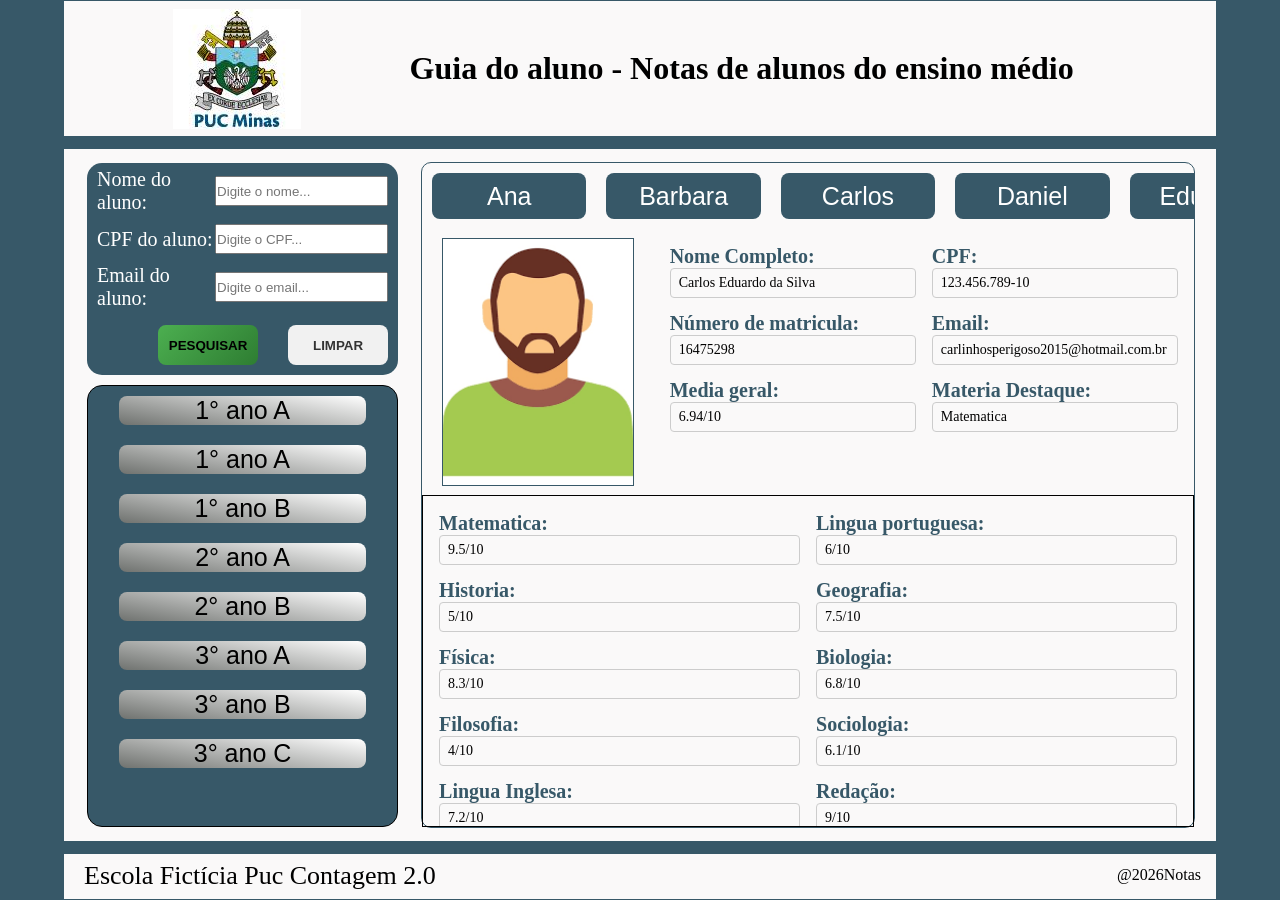
==== public/index.html @ 25d420be "Add files via upload" ====
<!DOCTYPE html>
<html lang="en">
<head>
    <meta charset="UTF-8">
    <meta name="viewport" content="width=device-width, initial-scale=1.0">
    <title>Document</title>
    <link rel="stylesheet" href="style.css">
</head>
<body>
    <header>
        <div class="img_cabecalho">
            <img src="[data-uri]" alt="Escudo da Puc Minas">
        </div>
        <div class="titulo_cabecalho">
            <h1>Guia do aluno - Notas de alunos do ensino médio</h1>
        </div>
    </header>
    <main>
        <nav>
            <div id="form_pesquisa">
                <form action="#" method="get">
                    
                    <div class="caixinhas_input">
                    <label for="nome_aluno">Nome do aluno:</label>
                    <input type="search" id="nome_aluno" name="nome_aluno" placeholder="Digite o nome...">
                    </div>

                    <div class="caixinhas_input">
                    <label for="cpf">CPF do aluno:</label>
                    <input type="search" id="cpf" name="cpf_aluno" placeholder="Digite o CPF...">
                    </div>
                    
                    <div class="caixinhas_input">
                    <label for="cpf">Email do aluno:</label>
                    <input type="search" id="email" name="email_aluno" placeholder="Digite o email...">
                    </div>

                    <div class="botoes">
                        <button type="submit" id="botao_pesquisar">PESQUISAR</button>
                        <button type="reset" id="botao_limpar">LIMPAR</button>
                    </div>
                </form>
            </div>
            <div id="select_ano">
                <div class="botoes_turmas">
                    <button>1° ano A</button>
                </div>
                <div class="botoes_turmas">
                    <button>1° ano A</button>
                </div>
                <div class="botoes_turmas">
                    <button>1° ano B</button>
                </div>
                <div class="botoes_turmas">
                    <button>2° ano A</button>
                </div>
                <div class="botoes_turmas">
                    <button>2° ano B</button>
                </div>
                <div class="botoes_turmas">
                    <button>3° ano A</button>
                </div>
                <div class="botoes_turmas">
                    <button>3° ano B</button>
                </div>
                <div class="botoes_turmas">
                    <button>3° ano C</button>
                </div>
            </div>
        </nav>
        <section>
            <div id="nomes_alunos">
                <button>Ana</button>
                <button>Barbara</button>
                <button>Carlos</button>
                <button>Daniel</button>
                <button>Eduarda</button>
                <button>Fabricio</button>
                <button>Gloria</button>
                <button>Henrick</button>
                <button>Iara</button>
                <button>Julia</button>
            </div>
            <div id="informacoes_alunos">
                <div class="espaco_foto">
                    <img src="foto_de_homem_generica.png" alt="">
                </div>
                <div class="espaco_informacoes">
                    <div class="linha_informacao">
                        <div class="conteiner_informacao">
                            <label>Nome Completo:</label>
                            <span class="informacao">Carlos Eduardo da Silva</span>
                        </div>
                        <div class="conteiner_informacao">
                            <label>CPF:</label>
                            <span class="informacao">123.456.789-10</span>
                        </div>
                    </div>
                    <div class="linha_informacao">
                        <div class="conteiner_informacao">
                            <label>Número de matricula:</label>
                            <span class="informacao">16475298</span>
                        </div>
                        <div class="conteiner_informacao">
                            <label>Email:</label>
                            <span class="informacao">carlinhosperigoso2015@hotmail.com.br</span>
                        </div>
                    </div>
                    <div class="linha_informacao">
                        <div class="conteiner_informacao">
                            <label>Media geral:</label>
                            <span class="informacao">6.94/10</span>
                        </div>
                        <div class="conteiner_informacao">
                            <label>Materia Destaque:</label>
                            <span class="informacao">Matematica</span>
                        </div>
                    </div>
                </div>
            </div>
            <div id="notas_alunos">
                <div class="linha_informacao">
                    <div class="conteiner_informacao">
                            <label>Matematica:</label>
                            <span class="informacao">9.5/10</span>
                        </div>
                        <div class="conteiner_informacao">
                            <label>Lingua portuguesa:</label>
                            <span class="informacao">6/10</span>
                        </div>
                    </div>
                <div class="linha_informacao">
                        <div class="conteiner_informacao">
                            <label>Historia:</label>
                            <span class="informacao">5/10</span>
                        </div>
                        <div class="conteiner_informacao">
                            <label>Geografia:</label>
                            <span class="informacao">7.5/10</span>
                        </div>
                </div>
                <div class="linha_informacao">
                    <div class="conteiner_informacao">
                            <label>Física:</label>
                            <span class="informacao">8.3/10</span>
                        </div>
                        <div class="conteiner_informacao">
                            <label>Biologia:</label>
                            <span class="informacao">6.8/10</span>
                        </div>
                    </div>
                <div class="linha_informacao">
                        <div class="conteiner_informacao">
                            <label>Filosofia:</label>
                            <span class="informacao">4/10</span>
                        </div>
                        <div class="conteiner_informacao">
                            <label>Sociologia:</label>
                            <span class="informacao">6.1/10</span>
                        </div>
                </div>
                <div class="linha_informacao">
                        <div class="conteiner_informacao">
                            <label>Lingua Inglesa:</label>
                            <span class="informacao">7.2/10</span>
                        </div>
                        <div class="conteiner_informacao">
                            <label>Redação:</label>
                            <span class="informacao">9/10</span>
                        </div>
                </div>
            </div>
        </section>
    </main>
    <footer>
        <div class="texto_rodape">
            <p>Escola Fictícia Puc Contagem 2.0</p>
        </div>
        <div class="direito_rodape">
            <p id="copyright">@2026Notas</p>
        </div>
    </footer>
</body>
</html>
---- public/style.css ----
*{
    padding: 0;
    margin: 0;
}

:root{
    --cor-principal:rgb(55, 88, 104); 
}

body {
    height: 100vh;
    width: 100%;
    display: flex;
    background-color: var(--cor-principal);
    flex-direction: column;
    justify-content: space-between;
    gap: 10px;
}

header, main, nav, section, footer{
    background-color: rgb(250, 249, 249);
}

header{
    min-height: 15%;
    width: 90%;
    margin: auto;
    display: flex;
}

main{
    min-height: 70%;
    width: 90%;
    margin: auto;
    display: flex;
    align-items: center;
}

footer{
    min-height: 5%;
    width: 90%;
    margin: auto;
    display: flex;
}


/* Cabeçalho */

.img_cabecalho{
    width: 30%;
    height: 100%;
    display: flex;
    align-items: center;
    justify-content: center;
}

.titulo_cabecalho{
    width: 70%;
    height: 100%;
    display: flex;
    text-align: left;
    align-items: center;
}

/* Conteúdo Principal */

nav{
    margin: 2% 1% 2% 2%;
    height: 96%;
    width: 27%;
    border-radius: 10px;
    display: flex;
    flex-direction: column;
}

section{
    border: 1px solid var(--cor-principal);
    margin: 2% 2% 2% 1%;
    height: 96%;
    width: 67%;
    border-radius: 10px;
    display: flex;
    flex-direction: column;
}


/* Rodapé */

.texto_rodape{
    width: 50%;
    height: 100%;
    display: flex;
    align-items: center;
    justify-content: left;
    padding-left: 20px;
}

.texto_rodape p{
    font-size: 26px;
}

.direito_rodape{
    width: 50%;
    height: 100%;
    display: flex;
    position: relative;
}

#copyright{
    position: absolute;
    bottom: 15px;
    right: 15px;
}

/* Espaço de pesquisa (nav - pesquisa) */

#form_pesquisa{
    min-height: 30%;
    background-color: var(--cor-principal);
    border-radius: 15px;
    color: white;
    display: flex;
    flex-direction: column;
}

#form_pesquisa form{
    width: 100%;
    height: 100%;
    font-size: 20px;
    display: flex;
    flex-direction: column;
}

.caixinhas_input label{
    width: 150px;
}

.caixinhas_input input{
    flex: 1;    
    height: 30px;
}

.caixinhas_input{
    display: flex;
    align-items: center;
    justify-content: space-between;
    padding: 5px 10px;
}

#form_pesquisa button{
    height: 40px;
    width: 100px;
    margin: 10px;
    cursor: pointer;
    font-weight: bold;
    transition: all 0.2s ease;
    border: none;
    border-radius: 8px;
}

#form_pesquisa button:active{
    transform: scale(0.95);
}
 
.botoes{
    display: flex;
    justify-content: flex-end; 
    gap: 10px;  
}

#botao_pesquisar{
    background:linear-gradient(135deg,#4CAF50, #2E7D32);
}

#botao_pesquisar:hover{
    background-color: #45A049;
    transform: scale(1.05);
}

#botao_limpar{
    background-color: #F1F1F1;
    color: #333;
    border: 1px solid #ccc;
}

#botao_limpar:hover{
    background-color: #ddd;
    transform: scale(1.05);
}

/* Espaço de pesquisa (nav - turmas) */

#select_ano{
    flex: 1;
    background-color: var(--cor-principal);
    border-radius: 15px;
    color: white;
    display: flex;
    flex-direction: column;
    border: 1px solid black;
    margin-top: 10px;
    overflow-y:auto;
    min-height: 0;
}

#select_ano::-webkit-scrollbar {
    width: 8px;
}

#select_ano::-webkit-scrollbar-thumb {
    background: #888;
    border-radius: 10px;
}

.botoes_turmas{
    display: flex;
}

.botoes_turmas button{
    width: 80%;
    margin: 10px auto;
    font-size: 25px;
    border-radius: 8px;
    border: none;
    background:linear-gradient(10deg,#6f726f, #ffffff);
}

.botoes_turmas button:hover{
    background-color: #ddd;
    transform: scale(1.05);
}

.botoes_turmas button:active{
    transform: scale(0.95);
}

/* Conteudo principal */

#nomes_alunos{
    height: 10%;
    overflow-x: auto;
    width:100%;
    min-width: 0;
    display: flex;
    flex-wrap: nowrap;
}

#nomes_alunos button{
    width: 20%;
    margin: 10px 10px;
    flex: 0 0 auto;
    color: white;
    font-size: 25px;
    border-radius: 8px;
    border: none;
    background:var(--cor-principal);
}

#nomes_alunos::-webkit-scrollbar {
    width: 8px;
    height: 8px;
}

#nomes_alunos::-webkit-scrollbar-thumb {
    background: var(--cor-principal);
    border-radius: 10px;
}

#nomes_alunos button:hover{
    background-color: rgb(48, 152, 205);
    transform: scale(1.05);
}

#nomes_alunos button:active{
    transform: scale(0.95);
}

#informacoes_alunos{

    height: 40%;
    display: flex;
}

.espaco_foto{
    width: 30%;
    height: 100%;
    overflow: hidden;
    padding: 10px;
    box-sizing: border-box;
    display: flex;
    align-items: center;   
    justify-content: center;
}

.espaco_foto img{
    width: 90%;
    height: 100%;
    border: 1px solid var(--cor-principal);
    display: block;
    object-fit: cover;
}

.espaco_informacoes{
    box-sizing: border-box;
    width: 70%;
    height: 100%;
    display: flex;
    flex-direction: column;
    gap: 14px;
    padding: 16px;
}

.linha_informacao{
    display: flex;
    gap: 16px
}

.conteiner_informacao{
    display: flex;
    flex-direction: column;
    flex: 1;
    gap: 4;
}

.espaco_informacoes label{
    color: var(--cor-principal);
    font-weight: bold;
    font-size: 20px;
}

.espaco_informacoes span {
  padding: 6px 8px;
  border: 1px solid #ccc;
  border-radius: 4px;
  font-size: 14px;
  width: 100%;
  box-sizing: border-box;
}

#notas_alunos{
    border: 1px solid black;
    height: 50%;
    display: flex;
    padding: 16px;
    flex-direction: column;
    gap: 14px;
    box-sizing: border-box;
    overflow: hidden;
    overflow-y: auto;
}

.conteiner_informacao label{
    color: var(--cor-principal);
    font-weight: bold;
    font-size: 20px;
}

.conteiner_informacao span {
  padding: 6px 8px;
  border: 1px solid #ccc;
  border-radius: 4px;
  font-size: 14px;
  width: 100%;
  box-sizing: border-box;
}

#notas_alunos::-webkit-scrollbar {
    width: 8px;
    height: 8px;
}

#notas_alunos::-webkit-scrollbar-thumb {
    background: var(--cor-principal);
    border-radius: 10px;
}
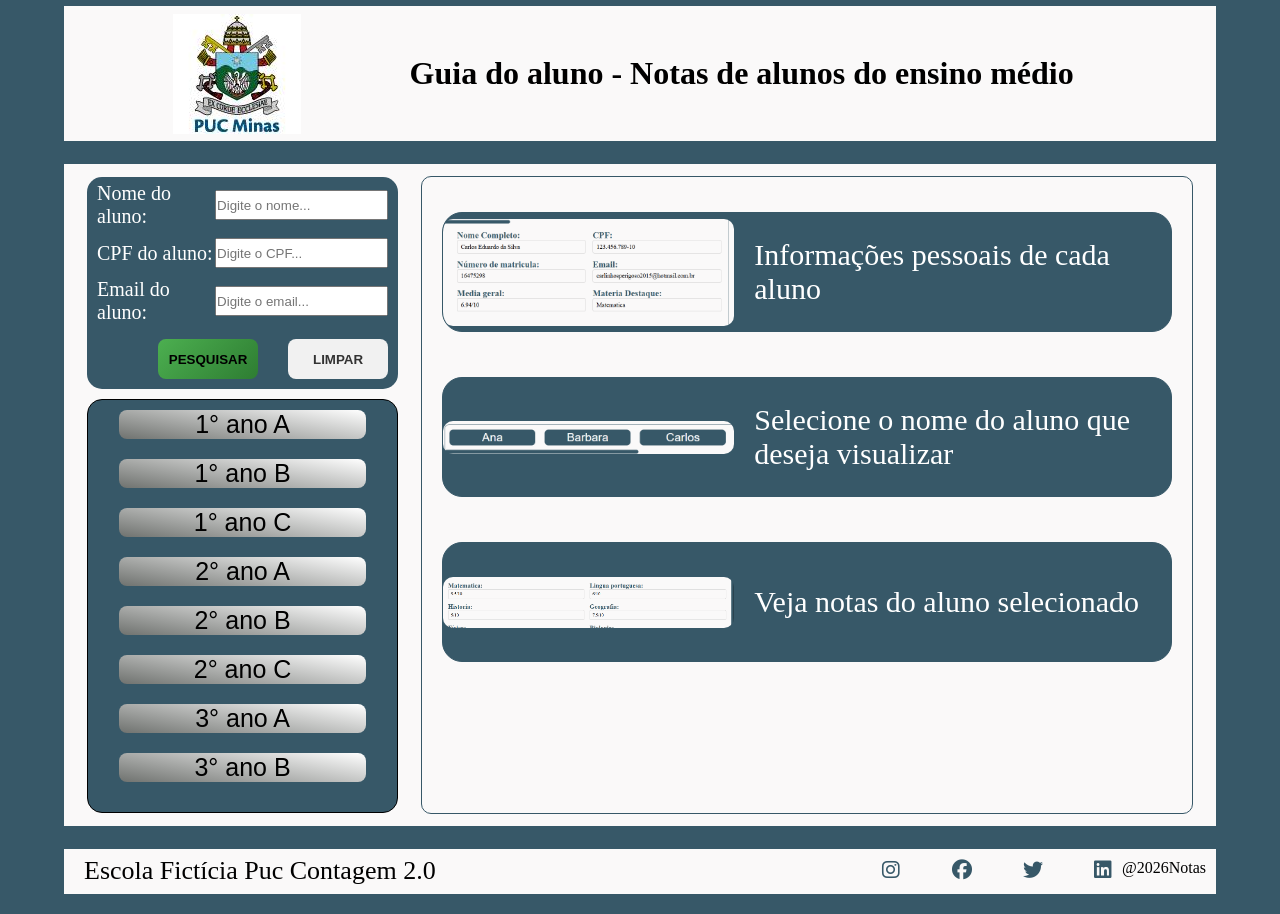
==== commit ab7b2465: "Adicionando arquivos necessarios" ====
--- a/public/index.html
+++ b/public/index.html
@@ -5,12 +5,13 @@
     <meta name="viewport" content="width=device-width, initial-scale=1.0">
     <title>Document</title>
     <link rel="stylesheet" href="style.css">
+    <!-- Icones de redes sociais --> <link rel="stylesheet" href="https://cdnjs.cloudflare.com/ajax/libs/font-awesome/6.5.0/css/all.min.css">
 </head>
 <body>
     <header>
         <div class="img_cabecalho">
             <img src="[data-uri]" alt="Escudo da Puc Minas">
-        </div>
+            </div>
         <div class="titulo_cabecalho">
             <h1>Guia do aluno - Notas de alunos do ensino médio</h1>
         </div>
@@ -27,12 +28,12 @@
 
                     <div class="caixinhas_input">
                     <label for="cpf">CPF do aluno:</label>
-                    <input type="search" id="cpf" name="cpf_aluno" placeholder="Digite o CPF...">
+                    <input type="search" id="cpf_input" name="cpf_aluno" placeholder="Digite o CPF...">
                     </div>
                     
                     <div class="caixinhas_input">
                     <label for="cpf">Email do aluno:</label>
-                    <input type="search" id="email" name="email_aluno" placeholder="Digite o email...">
+                    <input type="search" id="email_input" name="email_aluno" placeholder="Digite o email...">
                     </div>
 
                     <div class="botoes">
@@ -43,131 +44,158 @@
             </div>
             <div id="select_ano">
                 <div class="botoes_turmas">
-                    <button>1° ano A</button>
-                </div>
-                <div class="botoes_turmas">
-                    <button>1° ano A</button>
-                </div>
-                <div class="botoes_turmas">
-                    <button>1° ano B</button>
-                </div>
-                <div class="botoes_turmas">
-                    <button>2° ano A</button>
-                </div>
-                <div class="botoes_turmas">
-                    <button>2° ano B</button>
-                </div>
-                <div class="botoes_turmas">
-                    <button>3° ano A</button>
-                </div>
-                <div class="botoes_turmas">
-                    <button>3° ano B</button>
-                </div>
-                <div class="botoes_turmas">
-                    <button>3° ano C</button>
+                    <button onclick="carregarTurma('1A')">1° ano A</button>
+                </div>
+                <div class="botoes_turmas">
+                    <button onclick="carregarTurma('1B')">1° ano B</button>
+                </div>
+                <div class="botoes_turmas">
+                    <button onclick="carregarTurma('1C')">1° ano C</button>
+                </div>
+                <div class="botoes_turmas">
+                    <button onclick="carregarTurma('2A')">2° ano A</button>
+                </div>
+                <div class="botoes_turmas">
+                    <button onclick="carregarTurma('2B')">2° ano B</button>
+                </div>
+                <div class="botoes_turmas">
+                    <button onclick="carregarTurma('2C')">2° ano C</button>
+                </div>
+                <div class="botoes_turmas">
+                    <button onclick="carregarTurma('3A')">3° ano A</button>
+                </div>
+                <div class="botoes_turmas">
+                    <button onclick="carregarTurma('3B')">3° ano B</button>
                 </div>
             </div>
         </nav>
         <section>
+            <!--Conteudo ao abrir pagina-->
+            <div id="conteudo-inicial">
+                <div class="informacoes_site">
+                    <img src="imagens/representacao_informacoes.png">
+                    <p>Informações pessoais de cada aluno</p>
+                </div>
+
+                <div class="informacoes_site">
+                    <img src="imagens/representacao_nomes.png">
+                    <p>Selecione o nome do aluno que deseja visualizar</p>
+                </div>
+
+                <div class="informacoes_site">
+                    <img src="imagens/representacao_notas.png">
+                    <p>Veja notas do aluno selecionado</p>
+                </div>
+            </div>
+            <!-- Conteúdo ao selecionar turma -->
+
             <div id="nomes_alunos">
-                <button>Ana</button>
-                <button>Barbara</button>
-                <button>Carlos</button>
-                <button>Daniel</button>
-                <button>Eduarda</button>
-                <button>Fabricio</button>
-                <button>Gloria</button>
-                <button>Henrick</button>
-                <button>Iara</button>
-                <button>Julia</button>
-            </div>
+                <!-- Botões dos alunos serão inseridos via JS -->
+            </div>
+
             <div id="informacoes_alunos">
                 <div class="espaco_foto">
-                    <img src="foto_de_homem_generica.png" alt="">
-                </div>
+                    <img id="fotoAluno" src="imagens/foto_de_homem_generica.png" alt="">
+                </div>
+
                 <div class="espaco_informacoes">
                     <div class="linha_informacao">
                         <div class="conteiner_informacao">
                             <label>Nome Completo:</label>
-                            <span class="informacao">Carlos Eduardo da Silva</span>
-                        </div>
+                            <span id="nomeCompleto"></span>
+                        </div>
+
                         <div class="conteiner_informacao">
                             <label>CPF:</label>
-                            <span class="informacao">123.456.789-10</span>
-                        </div>
-                    </div>
+                            <span id="cpf"></span>
+                        </div>
+                    </div>
+
                     <div class="linha_informacao">
                         <div class="conteiner_informacao">
-                            <label>Número de matricula:</label>
-                            <span class="informacao">16475298</span>
-                        </div>
+                            <label>Número de matrícula:</label>
+                            <span id="matricula"></span>
+                        </div>
+
                         <div class="conteiner_informacao">
                             <label>Email:</label>
-                            <span class="informacao">carlinhosperigoso2015@hotmail.com.br</span>
-                        </div>
-                    </div>
+                            <span id="email"></span>
+                        </div>
+                    </div>
+
                     <div class="linha_informacao">
                         <div class="conteiner_informacao">
-                            <label>Media geral:</label>
-                            <span class="informacao">6.94/10</span>
-                        </div>
-                        <div class="conteiner_informacao">
-                            <label>Materia Destaque:</label>
-                            <span class="informacao">Matematica</span>
-                        </div>
-                    </div>
-                </div>
-            </div>
+                            <label>Média geral:</label>
+                            <span id="media"></span>
+                        </div>
+
+                        <div class="conteiner_informacao">
+                            <label>Matéria Destaque:</label>
+                            <span id="destaque"></span>
+                        </div>
+                    </div>
+                </div>
+            </div>
+
             <div id="notas_alunos">
                 <div class="linha_informacao">
                     <div class="conteiner_informacao">
-                            <label>Matematica:</label>
-                            <span class="informacao">9.5/10</span>
-                        </div>
-                        <div class="conteiner_informacao">
-                            <label>Lingua portuguesa:</label>
-                            <span class="informacao">6/10</span>
-                        </div>
-                    </div>
-                <div class="linha_informacao">
-                        <div class="conteiner_informacao">
-                            <label>Historia:</label>
-                            <span class="informacao">5/10</span>
-                        </div>
-                        <div class="conteiner_informacao">
-                            <label>Geografia:</label>
-                            <span class="informacao">7.5/10</span>
-                        </div>
-                </div>
-                <div class="linha_informacao">
-                    <div class="conteiner_informacao">
-                            <label>Física:</label>
-                            <span class="informacao">8.3/10</span>
-                        </div>
-                        <div class="conteiner_informacao">
-                            <label>Biologia:</label>
-                            <span class="informacao">6.8/10</span>
-                        </div>
-                    </div>
-                <div class="linha_informacao">
-                        <div class="conteiner_informacao">
-                            <label>Filosofia:</label>
-                            <span class="informacao">4/10</span>
-                        </div>
-                        <div class="conteiner_informacao">
-                            <label>Sociologia:</label>
-                            <span class="informacao">6.1/10</span>
-                        </div>
-                </div>
-                <div class="linha_informacao">
-                        <div class="conteiner_informacao">
-                            <label>Lingua Inglesa:</label>
-                            <span class="informacao">7.2/10</span>
-                        </div>
-                        <div class="conteiner_informacao">
-                            <label>Redação:</label>
-                            <span class="informacao">9/10</span>
-                        </div>
+                        <label>Matemática:</label>
+                        <span id="matematica"></span>
+                    </div>
+
+                    <div class="conteiner_informacao">
+                        <label>Língua Portuguesa:</label>
+                        <span id="portugues"></span>
+                    </div>
+                </div>
+
+                <div class="linha_informacao">
+                    <div class="conteiner_informacao">
+                        <label>História:</label>
+                        <span id="historia"></span>
+                    </div>
+
+                    <div class="conteiner_informacao">
+                        <label>Geografia:</label>
+                        <span id="geografia"></span>
+                    </div>
+                </div>
+
+                <div class="linha_informacao">
+                    <div class="conteiner_informacao">
+                        <label>Física:</label>
+                        <span id="fisica"></span>
+                    </div>
+
+                    <div class="conteiner_informacao">
+                        <label>Biologia:</label>
+                        <span id="biologia"></span>
+                    </div>
+                </div>
+
+                <div class="linha_informacao">
+                    <div class="conteiner_informacao">
+                        <label>Filosofia:</label>
+                        <span id="filosofia"></span>
+                    </div>
+
+                    <div class="conteiner_informacao">
+                        <label>Sociologia:</label>
+                        <span id="sociologia"></span>
+                    </div>
+                </div>
+
+                <div class="linha_informacao">
+                    <div class="conteiner_informacao">
+                        <label>Língua Inglesa:</label>
+                        <span id="ingles"></span>
+                    </div>
+
+                    <div class="conteiner_informacao">
+                        <label>Redação:</label>
+                        <span id="redacao"></span>
+                    </div>
                 </div>
             </div>
         </section>
@@ -177,8 +205,16 @@
             <p>Escola Fictícia Puc Contagem 2.0</p>
         </div>
         <div class="direito_rodape">
+            <div class="icons_redes">
+                <a href="#"><i class="fab fa-instagram"></i></a>
+                <a href="#"><i class="fab fa-facebook"></i></a>
+                <a href="#"><i class="fab fa-twitter"></i></a>
+                <a href="#"><i class="fab fa-linkedin"></i></a>
+            </div>
             <p id="copyright">@2026Notas</p>
         </div>
     </footer>
+
+<script src="script.js"></script>
 </body>
 </html>
--- a/public/style.css
+++ b/public/style.css
@@ -5,6 +5,7 @@
 
 :root{
     --cor-principal:rgb(55, 88, 104); 
+    --cor-principalHover:  rgb(48, 152, 205);
 }
 
 body {
@@ -87,7 +88,7 @@
 /* Rodapé */
 
 .texto_rodape{
-    width: 50%;
+    width: 70%;
     height: 100%;
     display: flex;
     align-items: center;
@@ -100,16 +101,41 @@
 }
 
 .direito_rodape{
-    width: 50%;
+    width: 30%;
     height: 100%;
     display: flex;
     position: relative;
+    justify-content: space-between;
+    padding: 10px;
 }
 
 #copyright{
-    position: absolute;
+    position: flex;
     bottom: 15px;
     right: 15px;
+    height: 20%;
+}
+
+.icons_redes{
+    margin: 0   10px;
+    display: flex;
+    width: 80%;
+    justify-content: space-between;
+}
+
+.icons_redes a{
+    font-size: 20px;
+    color: var(--cor-principal);
+}
+
+.icons_redes a:hover{
+    font-size: 20px;
+    color: var(--cor-principalHover);
+}
+
+.icons_redes a:active{
+    font-size: 20px;
+    color: var(--cor-principal);
 }
 
 /* Espaço de pesquisa (nav - pesquisa) */
@@ -216,6 +242,23 @@
     display: flex;
 }
 
+.botoes_turmas a{
+    text-decoration: none;
+}
+
+.botoes_turmas a:link {
+    color: black;
+}
+
+.botoes_turmas a:visited {
+    color: black;
+}
+
+.botoes_turmas a:hover {
+    color: rgb(67, 67, 67);
+}
+
+
 .botoes_turmas button{
     width: 80%;
     margin: 10px auto;
@@ -267,7 +310,7 @@
 }
 
 #nomes_alunos button:hover{
-    background-color: rgb(48, 152, 205);
+    background-color: var(--cor-principalHover);
     transform: scale(1.05);
 }
 
@@ -372,4 +415,324 @@
 #notas_alunos::-webkit-scrollbar-thumb {
     background: var(--cor-principal);
     border-radius: 10px;
+}
+
+/*Parte dinamica*/
+
+#nomes_alunos,
+#informacoes_alunos,
+#notas_alunos {
+    display: none;
+}
+
+#conteudo-inicial {
+    height: 100%;
+    width: 100%;
+    padding: 20px;
+    display: flex;
+    flex-direction: column;
+    gap: 15px; /* substitui necessidade de ajustes de margem */
+    box-sizing: border-box;
+}
+
+.informacoes_site {
+    display: flex;
+    align-items: center;
+    justify-content: space-between;
+    gap: 20px;
+
+    width: 100%;
+    min-height: 120px; /* melhor que height % */
+    margin: 15px 0;
+
+    box-sizing: border-box;
+    border: 1px solid var(--cor-principal);
+    border-radius: 20px; /* mais estável */
+    background-color: var(--cor-principal);
+
+    font-size: 30px;
+    color: white;
+    overflow: hidden;
+}
+
+.informacoes_site p {
+    flex: 1;
+    text-align: left;
+}
+
+.informacoes_site img {
+    width: 40%;
+    max-width: 100%;
+    height: auto;
+    border-radius: 10px;
+}
+
+.informacoes_site {
+    transition: 0.3s;
+}
+
+.informacoes_site:hover {
+    transform: scale(1.02);
+}
+
+/*Responsividade parte dinamica*/
+
+@media (max-width: 768px) {
+
+    .informacoes_site {
+        flex-direction: column; 
+        align-items: center;
+        text-align: center;
+        padding: 15px;
+    }
+
+    .informacoes_site p {
+        text-align: center;
+        font-size: 18px;
+    }
+
+    .informacoes_site img {
+        width: 100%;
+        max-width: 250px; 
+    }
+}
+
+@media (max-width: 480px) {
+    .informacoes_site {
+        font-size: 16px;
+    }
+
+    .informacoes_site img {
+        max-width: 200px;
+    }
+}
+
+/*Responsividade restante do site*/
+
+@media (max-width: 900px) {
+
+    body {
+        height: auto;
+        min-height: 100vh;
+        gap: 8px;
+    }
+
+    header, main, footer {
+        width: 95%;
+    }
+
+    main {
+        flex-direction: column;
+        align-items: stretch;
+        min-height: auto;
+        padding: 8px 0;
+    }
+
+    nav {
+        width: calc(100% - 4%);
+        height: auto;
+        margin: 1% 2%;
+        min-height: 200px;
+    }
+
+    section {
+        width: calc(100% - 4%);
+        height: auto;
+        margin: 1% 2%;
+        min-height: 400px;
+    }
+
+    #informacoes_alunos {
+        height: auto;
+        flex-direction: row;
+    }
+
+    .espaco_foto {
+        width: 25%;
+    }
+
+    .espaco_informacoes {
+        width: 75%;
+    }
+
+    #notas_alunos {
+        height: auto;
+        min-height: 200px;
+    }
+
+    .botoes_turmas button {
+        font-size: 18px;
+    }
+
+    #nomes_alunos button {
+        font-size: 18px;
+    }
+
+    .texto_rodape p {
+        font-size: 20px;
+    }
+}
+
+
+@media (max-width: 600px) {
+
+    body {
+        gap: 6px;
+    }
+
+    header, main, footer {
+        width: 100%;
+        border-radius: 0;
+    }
+
+    header {
+        flex-direction: column;
+        min-height: auto;
+        padding: 10px;
+    }
+
+    .img_cabecalho {
+        width: 100%;
+        height: 80px;
+        justify-content: flex-start;
+    }
+
+    .titulo_cabecalho {
+        width: 100%;
+        height: auto;
+        justify-content: center;
+        text-align: center;
+        padding: 6px 0;
+    }
+
+    main {
+        flex-direction: column;
+        align-items: stretch;
+        padding: 0;
+    }
+
+    nav {
+        width: 100%;
+        height: auto;
+        margin: 6px 0;
+        border-radius: 0;
+    }
+
+    section {
+        width: 100%;
+        height: auto;
+        margin: 6px 0;
+        border-radius: 0;
+        min-height: 60vh;
+    }
+
+    #form_pesquisa form {
+        font-size: 16px;
+    }
+
+    .caixinhas_input {
+        flex-direction: column;
+        align-items: flex-start;
+        gap: 4px;
+    }
+
+    .caixinhas_input label {
+        width: 100%;
+    }
+
+    .caixinhas_input input {
+        width: 100%;
+    }
+
+    #form_pesquisa button {
+        width: 90px;
+        height: 36px;
+        font-size: 14px;
+    }
+
+    .botoes_turmas button {
+        font-size: 16px;
+        padding: 6px;
+    }
+
+    #nomes_alunos {
+        height: auto;
+        min-height: 60px;
+    }
+
+    #nomes_alunos button {
+        font-size: 14px;
+        width: auto;
+        min-width: 100px;
+        padding: 0 10px;
+    }
+
+    #informacoes_alunos {
+        flex-direction: column;
+        height: auto;
+    }
+
+    .espaco_foto {
+        width: 100%;
+        height: 180px;
+    }
+
+    .espaco_foto img {
+        width: 160px;
+        height: 160px;
+        border-radius: 8px;
+    }
+
+    .espaco_informacoes {
+        width: 100%;
+        height: auto;
+        gap: 10px;
+        padding: 12px;
+    }
+
+    .espaco_informacoes label,
+    .conteiner_informacao label {
+        font-size: 15px;
+    }
+
+    .linha_informacao {
+        flex-direction: column;
+        gap: 10px;
+    }
+
+    #notas_alunos {
+        height: auto;
+        min-height: 150px;
+        padding: 12px;
+    }
+
+    footer {
+        flex-direction: column;
+        min-height: auto;
+        padding: 10px 0;
+    }
+
+    .texto_rodape {
+        width: 100%;
+        justify-content: center;
+        padding-left: 0;
+    }
+
+    .texto_rodape p {
+        font-size: 16px;
+        text-align: center;
+    }
+
+    .direito_rodape {
+        width: 100%;
+        justify-content: center;
+        min-height: 40px;
+    }
+
+    #copyright {
+        position: static;
+        text-align: center;
+        padding: 4px 0;
+        font-size: 12px;
+    }
 }
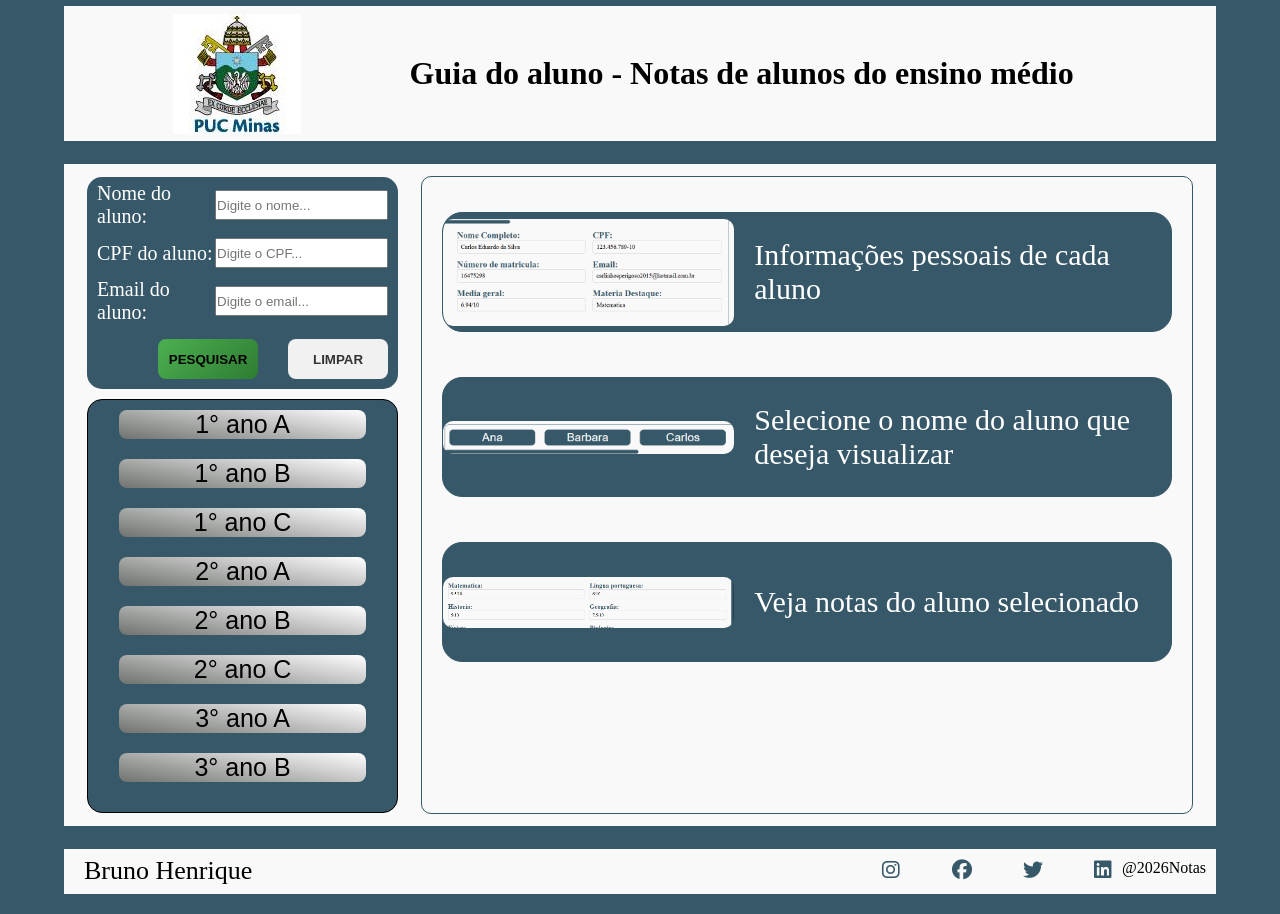
==== commit 9d4662e4: "Bruno Henrique - Matricula: 925887" ====
--- a/public/index.html
+++ b/public/index.html
@@ -10,7 +10,7 @@
 <body>
     <header>
         <div class="img_cabecalho">
-            <img src="[data-uri]" alt="Escudo da Puc Minas">
+            <img src="[data-uri]" alt="Escudo da Puc Minas" onclick="voltarInicio()" style="cursor: pointer;">
             </div>
         <div class="titulo_cabecalho">
             <h1>Guia do aluno - Notas de alunos do ensino médio</h1>
@@ -125,10 +125,17 @@
 
                     <div class="linha_informacao">
                         <div class="conteiner_informacao">
+                            <label>Gênero:</label>
+                            <span id="genero"></span>
+                        </div>
+
+                        <div class="conteiner_informacao">
                             <label>Média geral:</label>
                             <span id="media"></span>
                         </div>
-
+                    </div>
+
+                    <div class="linha_informacao">
                         <div class="conteiner_informacao">
                             <label>Matéria Destaque:</label>
                             <span id="destaque"></span>
@@ -202,7 +209,7 @@
     </main>
     <footer>
         <div class="texto_rodape">
-            <p>Escola Fictícia Puc Contagem 2.0</p>
+            <p>Bruno Henrique</p>
         </div>
         <div class="direito_rodape">
             <div class="icons_redes">
@@ -215,6 +222,115 @@
         </div>
     </footer>
 
+<div id="modal_aluno" class="modal_overlay">
+    <div class="modal_conteudo">
+        <div class="modal_header">
+            <h2 id="modal_titulo">Adicionar Aluno</h2>
+        </div>
+        <div class="modal_body">
+            <div class="modal_secao">
+                <h3>Informações Pessoais</h3>
+                <div class="modal_grid">
+                    <div class="modal_campo">
+                        <label>Nome (botão):</label>
+                        <input type="text" id="m_nome" placeholder="Ex: Carlos">
+                    </div>
+                    <div class="modal_campo">
+                        <label>Gênero:</label>
+                        <select id="m_genero">
+                            <option value="Masculino">Masculino</option>
+                            <option value="Feminino">Feminino</option>
+                        </select>
+                    </div>
+                    <div class="modal_campo">
+                        <label>Nome Completo:</label>
+                        <input type="text" id="m_nomeCompleto" placeholder="Ex: Carlos Eduardo da Silva">
+                    </div>
+                    <div class="modal_campo">
+                        <label>CPF:</label>
+                        <input type="text" id="m_cpf" placeholder="000.000.000-00">
+                    </div>
+                    <div class="modal_campo">
+                        <label>Matrícula:</label>
+                        <input type="text" id="m_matricula" placeholder="12345678">
+                    </div>
+                    <div class="modal_campo">
+                        <label>Email:</label>
+                        <input type="text" id="m_email" placeholder="email@gmail.com">
+                    </div>
+                    <div class="modal_campo">
+                        <label>Média Geral (calculada):</label>
+                        <input type="number" id="m_media" min="0" max="10" step="0.1" placeholder="—" readonly>
+                    </div>
+                    <div class="modal_campo modal_campo_largo">
+                        <label>Matéria Destaque:</label>
+                        <input type="text" id="m_destaque" placeholder="Ex: Matemática">
+                    </div>
+                    <div class="modal_campo modal_campo_largo">
+                        <label>Foto do Aluno:</label>
+                        <div class="modal_foto_container">
+                            <img id="m_foto_preview" src="imagens/foto_de_homem_generica.png" alt="Preview da foto">
+                            <div class="modal_foto_acoes">
+                                <input type="file" id="m_foto" accept="image/*" onchange="previewFoto(this)">
+                                <button type="button" id="btn_remover_foto" onclick="removerFoto()">Remover foto</button>
+                            </div>
+                        </div>
+                    </div>
+                </div>
+            </div>
+            <div class="modal_secao">
+                <h3>Notas</h3>
+                <div class="modal_grid">
+                    <div class="modal_campo">
+                        <label>Matemática:</label>
+                        <input type="number" id="m_matematica" min="0" max="10" step="0.1" placeholder="0.0" oninput="atualizarMediaModal()">
+                    </div>
+                    <div class="modal_campo">
+                        <label>Língua Portuguesa:</label>
+                        <input type="number" id="m_portugues" min="0" max="10" step="0.1" placeholder="0.0" oninput="atualizarMediaModal()">
+                    </div>
+                    <div class="modal_campo">
+                        <label>História:</label>
+                        <input type="number" id="m_historia" min="0" max="10" step="0.1" placeholder="0.0" oninput="atualizarMediaModal()">
+                    </div>
+                    <div class="modal_campo">
+                        <label>Geografia:</label>
+                        <input type="number" id="m_geografia" min="0" max="10" step="0.1" placeholder="0.0" oninput="atualizarMediaModal()">
+                    </div>
+                    <div class="modal_campo">
+                        <label>Física:</label>
+                        <input type="number" id="m_fisica" min="0" max="10" step="0.1" placeholder="0.0" oninput="atualizarMediaModal()">
+                    </div>
+                    <div class="modal_campo">
+                        <label>Biologia:</label>
+                        <input type="number" id="m_biologia" min="0" max="10" step="0.1" placeholder="0.0" oninput="atualizarMediaModal()">
+                    </div>
+                    <div class="modal_campo">
+                        <label>Filosofia:</label>
+                        <input type="number" id="m_filosofia" min="0" max="10" step="0.1" placeholder="0.0" oninput="atualizarMediaModal()">
+                    </div>
+                    <div class="modal_campo">
+                        <label>Sociologia:</label>
+                        <input type="number" id="m_sociologia" min="0" max="10" step="0.1" placeholder="0.0" oninput="atualizarMediaModal()">
+                    </div>
+                    <div class="modal_campo">
+                        <label>Língua Inglesa:</label>
+                        <input type="number" id="m_ingles" min="0" max="10" step="0.1" placeholder="0.0" oninput="atualizarMediaModal()">
+                    </div>
+                    <div class="modal_campo">
+                        <label>Redação:</label>
+                        <input type="number" id="m_redacao" min="0" max="10" step="0.1" placeholder="0.0" oninput="atualizarMediaModal()">
+                    </div>
+                </div>
+            </div>
+        </div>
+        <div class="modal_rodape">
+            <button id="btn_salvar_modal" onclick="salvarAluno()">Salvar</button>
+            <button id="btn_cancelar_modal" onclick="fecharModal()">Cancelar</button>
+        </div>
+    </div>
+</div>
+
 <script src="script.js"></script>
 </body>
 </html>
--- a/public/style.css
+++ b/public/style.css
@@ -82,6 +82,8 @@
     border-radius: 10px;
     display: flex;
     flex-direction: column;
+    overflow: hidden;
+    min-height: 0;
 }
 
 
@@ -280,23 +282,124 @@
 /* Conteudo principal */
 
 #nomes_alunos{
-    height: 10%;
-    overflow-x: auto;
-    width:100%;
+    flex: 1;
+    min-height: 0;
+    overflow-y: auto;
+    overflow-x: hidden;
+    width: 100%;
+    display: flex;
+    flex-direction: column;
+    align-items: stretch;
+}
+
+.aluno_item {
+    display: flex;
+    flex-direction: row;
+    align-items: center;
+    justify-content: space-between;
+    gap: 12px;
+    padding: 12px 14px;
+    border-bottom: 1px solid #e0e0e0;
+    transition: background 0.15s ease;
+}
+
+.aluno_item:hover {
+    background-color: #f5f8fa;
+}
+
+.aluno_info {
+    display: flex;
+    flex-direction: column;
+    flex: 1;
+    gap: 3px;
     min-width: 0;
-    display: flex;
-    flex-wrap: nowrap;
-}
-
-#nomes_alunos button{
-    width: 20%;
-    margin: 10px 10px;
-    flex: 0 0 auto;
-    color: white;
-    font-size: 25px;
+}
+
+.aluno_nome_completo {
+    font-size: 15px;
+    font-weight: bold;
+    color: var(--cor-principal);
+    white-space: nowrap;
+    overflow: hidden;
+    text-overflow: ellipsis;
+}
+
+.aluno_matricula_txt {
+    font-size: 12px;
+    color: #777;
+}
+
+.btn_ver_mais {
+    padding: 6px 14px;
+    background: var(--cor-principal);
+    color: white;
+    border: none;
+    border-radius: 6px;
+    cursor: pointer;
+    font-size: 13px;
+    font-weight: bold;
+    white-space: nowrap;
+    transition: all 0.2s ease;
+}
+
+.btn_ver_mais:hover {
+    background: var(--cor-principalHover);
+    transform: scale(1.05);
+}
+
+.btn_ver_mais:active {
+    transform: scale(0.95);
+}
+
+.aluno_acoes {
+    display: flex;
+    gap: 3px;
+}
+
+.btn_editar,
+.btn_excluir {
+    flex: 1;
+    padding: 3px 0;
+    border: none;
+    border-radius: 4px;
+    cursor: pointer;
+    font-size: 11px;
+    font-weight: bold;
+    transition: all 0.2s ease;
+}
+
+.btn_editar {
+    background: #f0ad4e;
+    color: white;
+}
+
+.btn_editar:hover {
+    background: #ec971f;
+    transform: scale(1.05);
+}
+
+.btn_excluir {
+    background: #d9534f;
+    color: white;
+}
+
+.btn_excluir:hover {
+    background: #c9302c;
+    transform: scale(1.05);
+}
+
+.btn_adicionar_aluno {
+    margin: 10px 14px;
+    padding: 10px;
+    font-size: 15px;
     border-radius: 8px;
     border: none;
-    background:var(--cor-principal);
+    background: linear-gradient(135deg, #4CAF50, #2E7D32);
+    color: white;
+    cursor: pointer;
+    transition: all 0.2s ease;
+    font-weight: bold;
+    align-self: stretch;
 }
 
 #nomes_alunos::-webkit-scrollbar {
@@ -309,18 +412,17 @@
     border-radius: 10px;
 }
 
-#nomes_alunos button:hover{
-    background-color: var(--cor-principalHover);
+.btn_adicionar_aluno:hover {
     transform: scale(1.05);
 }
 
-#nomes_alunos button:active{
+.btn_adicionar_aluno:active {
     transform: scale(0.95);
 }
 
 #informacoes_alunos{
-
-    height: 40%;
+    height: auto;
+    flex-shrink: 0;
     display: flex;
 }
 
@@ -382,13 +484,13 @@
 
 #notas_alunos{
     border: 1px solid black;
-    height: 50%;
+    flex: 1;
+    min-height: 0;
     display: flex;
     padding: 16px;
     flex-direction: column;
     gap: 14px;
     box-sizing: border-box;
-    overflow: hidden;
     overflow-y: auto;
 }
 
@@ -475,6 +577,194 @@
     transform: scale(1.02);
 }
 
+/* Modal */
+
+.modal_overlay {
+    display: none;
+    position: fixed;
+    top: 0;
+    left: 0;
+    width: 100%;
+    height: 100%;
+    background: rgba(0, 0, 0, 0.6);
+    z-index: 1000;
+    justify-content: center;
+    align-items: center;
+}
+
+.modal_overlay.ativo {
+    display: flex;
+}
+
+.modal_conteudo {
+    background: white;
+    border-radius: 12px;
+    width: 90%;
+    max-width: 700px;
+    max-height: 90vh;
+    display: flex;
+    flex-direction: column;
+    overflow: hidden;
+    box-shadow: 0 8px 32px rgba(0,0,0,0.3);
+}
+
+.modal_header {
+    background: var(--cor-principal);
+    padding: 16px 20px;
+}
+
+.modal_header h2 {
+    color: white;
+    font-size: 18px;
+    margin: 0;
+}
+
+.modal_body {
+    overflow-y: auto;
+    padding: 16px 20px;
+    flex: 1;
+}
+
+.modal_secao {
+    margin-bottom: 20px;
+}
+
+.modal_secao h3 {
+    color: var(--cor-principal);
+    border-bottom: 2px solid var(--cor-principal);
+    padding-bottom: 6px;
+    margin-bottom: 12px;
+    font-size: 15px;
+}
+
+.modal_grid {
+    display: grid;
+    grid-template-columns: 1fr 1fr;
+    gap: 12px;
+}
+
+.modal_campo {
+    display: flex;
+    flex-direction: column;
+    gap: 4px;
+}
+
+.modal_campo_largo {
+    grid-column: 1 / -1;
+}
+
+.modal_campo label {
+    font-size: 13px;
+    font-weight: bold;
+    color: var(--cor-principal);
+}
+
+.modal_campo input,
+.modal_campo select {
+    padding: 6px 8px;
+    border: 1px solid #ccc;
+    border-radius: 4px;
+    font-size: 14px;
+    box-sizing: border-box;
+    background-color: white;
+}
+
+.modal_campo input:focus,
+.modal_campo select:focus {
+    outline: none;
+    border-color: var(--cor-principal);
+}
+
+.modal_campo input[readonly] {
+    background-color: #f0f4f7;
+    color: var(--cor-principal);
+    font-weight: bold;
+    cursor: default;
+}
+
+.modal_rodape {
+    display: flex;
+    justify-content: flex-end;
+    gap: 10px;
+    padding: 12px 20px;
+    border-top: 1px solid #eee;
+}
+
+.modal_rodape button {
+    padding: 8px 22px;
+    border-radius: 8px;
+    border: none;
+    cursor: pointer;
+    font-weight: bold;
+    font-size: 14px;
+    transition: all 0.2s ease;
+}
+
+#btn_salvar_modal {
+    background: linear-gradient(135deg, #4CAF50, #2E7D32);
+    color: white;
+}
+
+#btn_salvar_modal:hover {
+    transform: scale(1.05);
+}
+
+#btn_cancelar_modal {
+    background: #F1F1F1;
+    color: #333;
+    border: 1px solid #ccc;
+}
+
+#btn_cancelar_modal:hover {
+    background: #ddd;
+    transform: scale(1.05);
+}
+
+.modal_foto_container {
+    display: flex;
+    align-items: center;
+    gap: 14px;
+}
+
+.modal_foto_container img {
+    width: 80px;
+    height: 80px;
+    object-fit: cover;
+    border: 1px solid #ccc;
+    border-radius: 6px;
+    flex-shrink: 0;
+}
+
+.modal_foto_acoes {
+    display: flex;
+    flex-direction: column;
+    gap: 8px;
+}
+
+.modal_foto_acoes input[type="file"] {
+    font-size: 13px;
+    cursor: pointer;
+}
+
+#btn_remover_foto {
+    padding: 5px 10px;
+    font-size: 12px;
+    border-radius: 4px;
+    border: 1px solid #ccc;
+    background: #f1f1f1;
+    cursor: pointer;
+    color: #333;
+    font-weight: bold;
+    transition: all 0.2s ease;
+    align-self: flex-start;
+}
+
+#btn_remover_foto:hover {
+    background: #d9534f;
+    color: white;
+    border-color: #d9534f;
+}
+
 /*Responsividade parte dinamica*/
 
 @media (max-width: 768px) {
@@ -564,7 +854,7 @@
         font-size: 18px;
     }
 
-    #nomes_alunos button {
+    .aluno_item .btn_nome {
         font-size: 18px;
     }
 
@@ -655,16 +945,21 @@
         padding: 6px;
     }
 
-    #nomes_alunos {
-        height: auto;
-        min-height: 60px;
-    }
-
-    #nomes_alunos button {
-        font-size: 14px;
-        width: auto;
-        min-width: 100px;
-        padding: 0 10px;
+    .aluno_nome_completo {
+        font-size: 13px;
+    }
+
+    .aluno_acoes {
+        flex-direction: column;
+        gap: 4px;
+    }
+
+    .modal_grid {
+        grid-template-columns: 1fr;
+    }
+
+    .modal_campo_largo {
+        grid-column: 1;
     }
 
     #informacoes_alunos {
@@ -735,4 +1030,128 @@
         padding: 4px 0;
         font-size: 12px;
     }
+}
+
+/* ===== Página de Detalhes ===== */
+
+body.pagina_detalhes {
+    height: auto;
+    min-height: 100vh;
+}
+
+body.pagina_detalhes header {
+    min-height: auto;
+    padding: 10px 0;
+}
+
+body.pagina_detalhes main {
+    flex-direction: column;
+    align-items: stretch;
+    align-content: flex-start;
+    min-height: 0;
+    height: auto;
+}
+
+#secao_detalhes {
+    width: 100%;
+    margin: 0;
+    height: auto;
+    border: none;
+    border-radius: 0;
+    display: flex;
+    flex-direction: column;
+    overflow: visible;
+    gap: 12px;
+    padding: 12px 0;
+}
+
+#detalhe_cabecalho {
+    display: flex;
+    align-items: center;
+    gap: 12px;
+    padding: 10px 16px;
+    background: var(--cor-principal);
+    color: white;
+    flex-shrink: 0;
+    border-radius: 10px;
+}
+
+#detalhe_turma {
+    font-size: 16px;
+    font-weight: bold;
+    flex: 1;
+}
+
+.detalhe_acoes {
+    display: flex;
+    gap: 8px;
+}
+
+.btn_voltar {
+    padding: 6px 14px;
+    background: white;
+    color: var(--cor-principal);
+    border: none;
+    border-radius: 6px;
+    cursor: pointer;
+    font-size: 13px;
+    font-weight: bold;
+    transition: all 0.2s ease;
+    white-space: nowrap;
+}
+
+.btn_voltar:hover {
+    background: var(--cor-principalHover);
+    color: white;
+    transform: scale(1.05);
+}
+
+.btn_editar_detalhe {
+    padding: 6px 14px;
+    background: #f0ad4e;
+    color: white;
+    border: none;
+    border-radius: 6px;
+    cursor: pointer;
+    font-size: 13px;
+    font-weight: bold;
+    transition: all 0.2s ease;
+    white-space: nowrap;
+}
+
+.btn_editar_detalhe:hover {
+    background: #ec971f;
+    transform: scale(1.05);
+}
+
+.btn_excluir_detalhe {
+    padding: 6px 14px;
+    background: #d9534f;
+    color: white;
+    border: none;
+    border-radius: 6px;
+    cursor: pointer;
+    font-size: 13px;
+    font-weight: bold;
+    transition: all 0.2s ease;
+    white-space: nowrap;
+}
+
+.btn_excluir_detalhe:hover {
+    background: #c9302c;
+    transform: scale(1.05);
+}
+
+#secao_detalhes #informacoes_alunos,
+#secao_detalhes #notas_alunos {
+    display: flex !important;
+    border: 1px solid var(--cor-principal);
+    border-radius: 10px;
+    overflow: hidden;
+}
+
+#secao_detalhes #notas_alunos {
+    flex: none;
+    height: auto;
+    overflow-y: visible;
 }
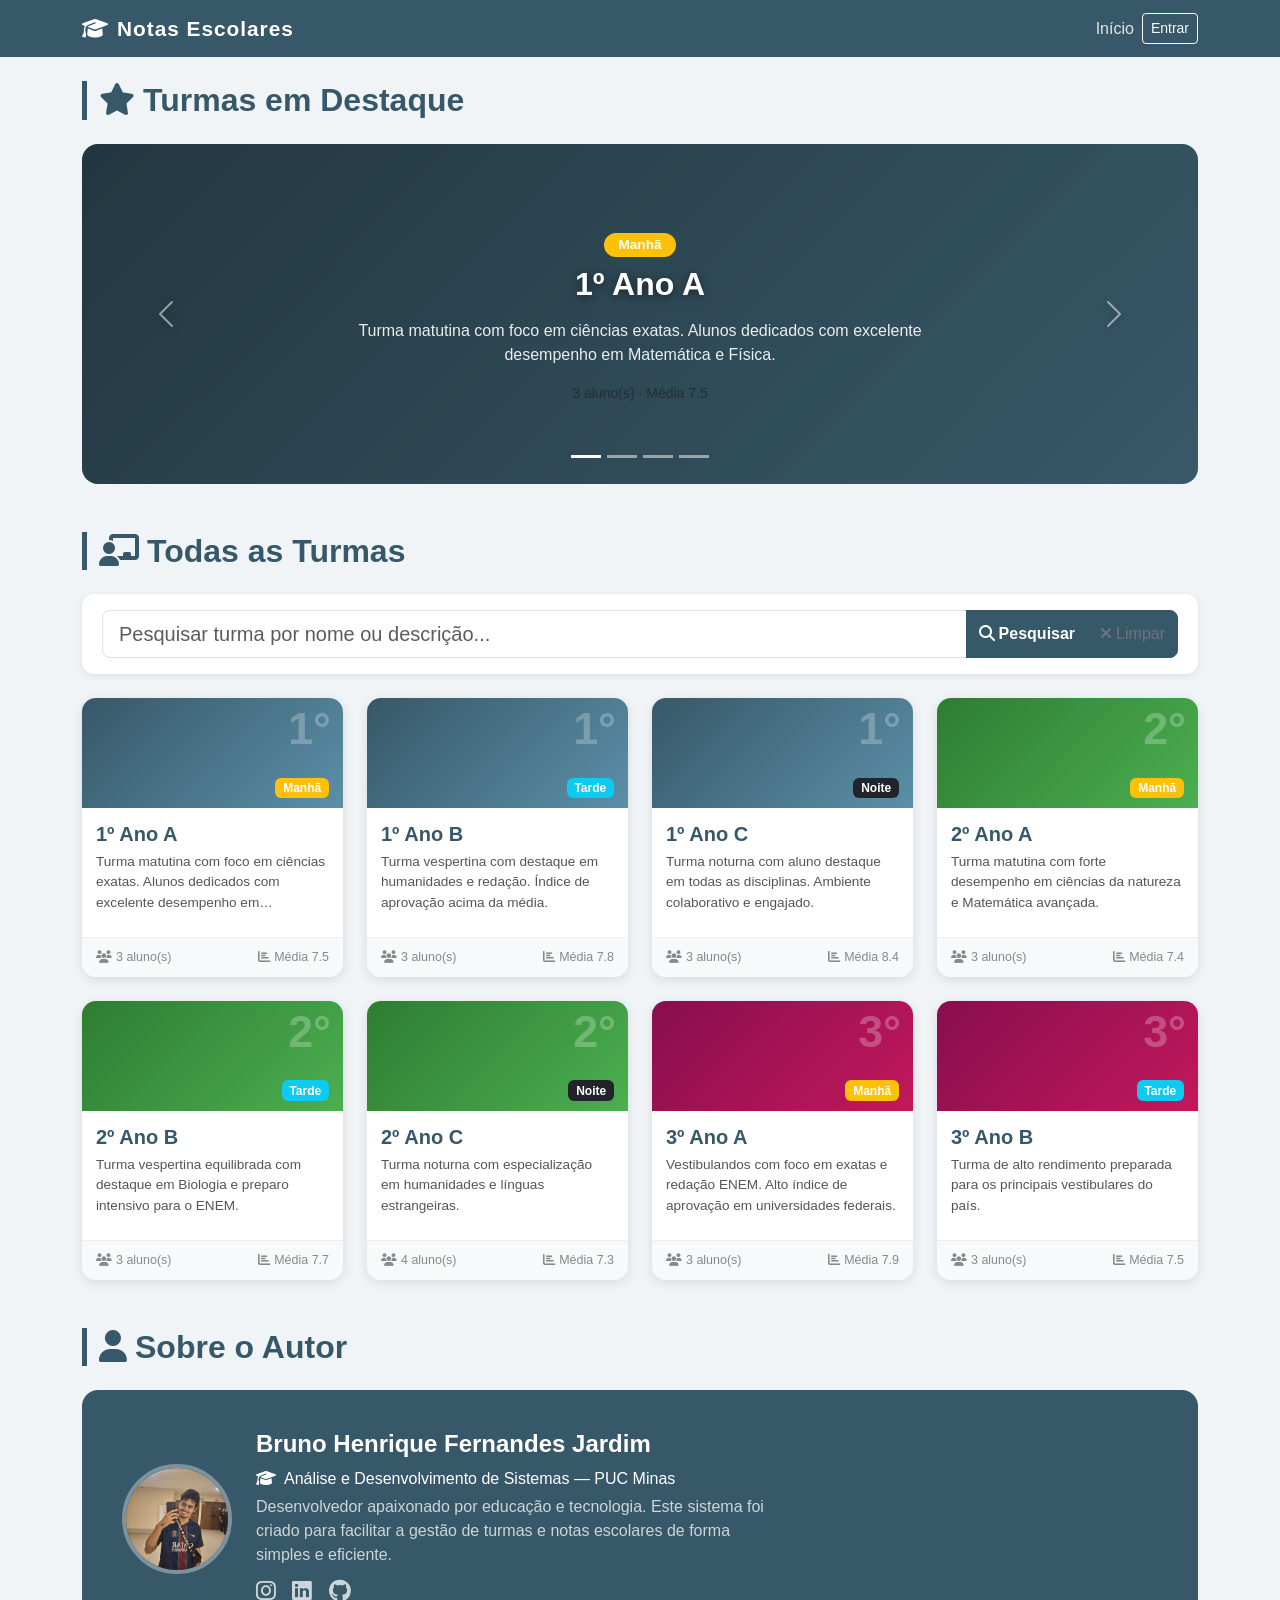
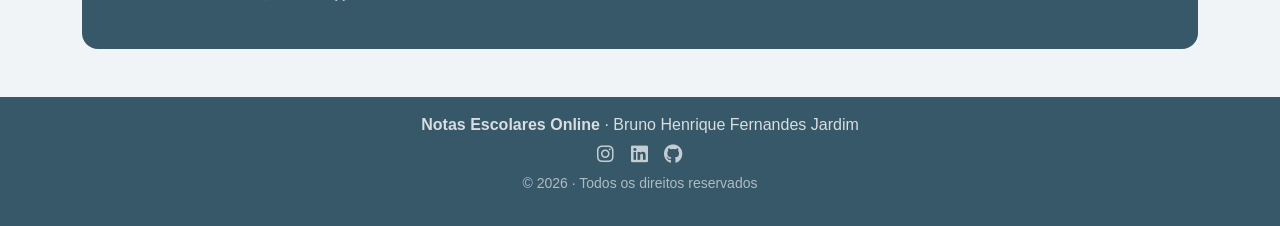
==== commit 4bac8fcc: "Implementando sistema completo: login, favoritos, CRUD de turmas e foto do autor" ====
--- a/public/index.html
+++ b/public/index.html
@@ -1,336 +1,99 @@
-<!DOCTYPE html>
-<html lang="en">
-<head>
-    <meta charset="UTF-8">
-    <meta name="viewport" content="width=device-width, initial-scale=1.0">
-    <title>Document</title>
-    <link rel="stylesheet" href="style.css">
-    <!-- Icones de redes sociais --> <link rel="stylesheet" href="https://cdnjs.cloudflare.com/ajax/libs/font-awesome/6.5.0/css/all.min.css">
-</head>
-<body>
-    <header>
-        <div class="img_cabecalho">
-            <img src="[data-uri]" alt="Escudo da Puc Minas" onclick="voltarInicio()" style="cursor: pointer;">
-            </div>
-        <div class="titulo_cabecalho">
-            <h1>Guia do aluno - Notas de alunos do ensino médio</h1>
-        </div>
-    </header>
-    <main>
-        <nav>
-            <div id="form_pesquisa">
-                <form action="#" method="get">
-                    
-                    <div class="caixinhas_input">
-                    <label for="nome_aluno">Nome do aluno:</label>
-                    <input type="search" id="nome_aluno" name="nome_aluno" placeholder="Digite o nome...">
-                    </div>
-
-                    <div class="caixinhas_input">
-                    <label for="cpf">CPF do aluno:</label>
-                    <input type="search" id="cpf_input" name="cpf_aluno" placeholder="Digite o CPF...">
-                    </div>
-                    
-                    <div class="caixinhas_input">
-                    <label for="cpf">Email do aluno:</label>
-                    <input type="search" id="email_input" name="email_aluno" placeholder="Digite o email...">
-                    </div>
-
-                    <div class="botoes">
-                        <button type="submit" id="botao_pesquisar">PESQUISAR</button>
-                        <button type="reset" id="botao_limpar">LIMPAR</button>
-                    </div>
-                </form>
-            </div>
-            <div id="select_ano">
-                <div class="botoes_turmas">
-                    <button onclick="carregarTurma('1A')">1° ano A</button>
-                </div>
-                <div class="botoes_turmas">
-                    <button onclick="carregarTurma('1B')">1° ano B</button>
-                </div>
-                <div class="botoes_turmas">
-                    <button onclick="carregarTurma('1C')">1° ano C</button>
-                </div>
-                <div class="botoes_turmas">
-                    <button onclick="carregarTurma('2A')">2° ano A</button>
-                </div>
-                <div class="botoes_turmas">
-                    <button onclick="carregarTurma('2B')">2° ano B</button>
-                </div>
-                <div class="botoes_turmas">
-                    <button onclick="carregarTurma('2C')">2° ano C</button>
-                </div>
-                <div class="botoes_turmas">
-                    <button onclick="carregarTurma('3A')">3° ano A</button>
-                </div>
-                <div class="botoes_turmas">
-                    <button onclick="carregarTurma('3B')">3° ano B</button>
-                </div>
-            </div>
-        </nav>
-        <section>
-            <!--Conteudo ao abrir pagina-->
-            <div id="conteudo-inicial">
-                <div class="informacoes_site">
-                    <img src="imagens/representacao_informacoes.png">
-                    <p>Informações pessoais de cada aluno</p>
-                </div>
-
-                <div class="informacoes_site">
-                    <img src="imagens/representacao_nomes.png">
-                    <p>Selecione o nome do aluno que deseja visualizar</p>
-                </div>
-
-                <div class="informacoes_site">
-                    <img src="imagens/representacao_notas.png">
-                    <p>Veja notas do aluno selecionado</p>
-                </div>
-            </div>
-            <!-- Conteúdo ao selecionar turma -->
-
-            <div id="nomes_alunos">
-                <!-- Botões dos alunos serão inseridos via JS -->
-            </div>
-
-            <div id="informacoes_alunos">
-                <div class="espaco_foto">
-                    <img id="fotoAluno" src="imagens/foto_de_homem_generica.png" alt="">
-                </div>
-
-                <div class="espaco_informacoes">
-                    <div class="linha_informacao">
-                        <div class="conteiner_informacao">
-                            <label>Nome Completo:</label>
-                            <span id="nomeCompleto"></span>
-                        </div>
-
-                        <div class="conteiner_informacao">
-                            <label>CPF:</label>
-                            <span id="cpf"></span>
-                        </div>
-                    </div>
-
-                    <div class="linha_informacao">
-                        <div class="conteiner_informacao">
-                            <label>Número de matrícula:</label>
-                            <span id="matricula"></span>
-                        </div>
-
-                        <div class="conteiner_informacao">
-                            <label>Email:</label>
-                            <span id="email"></span>
-                        </div>
-                    </div>
-
-                    <div class="linha_informacao">
-                        <div class="conteiner_informacao">
-                            <label>Gênero:</label>
-                            <span id="genero"></span>
-                        </div>
-
-                        <div class="conteiner_informacao">
-                            <label>Média geral:</label>
-                            <span id="media"></span>
-                        </div>
-                    </div>
-
-                    <div class="linha_informacao">
-                        <div class="conteiner_informacao">
-                            <label>Matéria Destaque:</label>
-                            <span id="destaque"></span>
-                        </div>
-                    </div>
-                </div>
-            </div>
-
-            <div id="notas_alunos">
-                <div class="linha_informacao">
-                    <div class="conteiner_informacao">
-                        <label>Matemática:</label>
-                        <span id="matematica"></span>
-                    </div>
-
-                    <div class="conteiner_informacao">
-                        <label>Língua Portuguesa:</label>
-                        <span id="portugues"></span>
-                    </div>
-                </div>
-
-                <div class="linha_informacao">
-                    <div class="conteiner_informacao">
-                        <label>História:</label>
-                        <span id="historia"></span>
-                    </div>
-
-                    <div class="conteiner_informacao">
-                        <label>Geografia:</label>
-                        <span id="geografia"></span>
-                    </div>
-                </div>
-
-                <div class="linha_informacao">
-                    <div class="conteiner_informacao">
-                        <label>Física:</label>
-                        <span id="fisica"></span>
-                    </div>
-
-                    <div class="conteiner_informacao">
-                        <label>Biologia:</label>
-                        <span id="biologia"></span>
-                    </div>
-                </div>
-
-                <div class="linha_informacao">
-                    <div class="conteiner_informacao">
-                        <label>Filosofia:</label>
-                        <span id="filosofia"></span>
-                    </div>
-
-                    <div class="conteiner_informacao">
-                        <label>Sociologia:</label>
-                        <span id="sociologia"></span>
-                    </div>
-                </div>
-
-                <div class="linha_informacao">
-                    <div class="conteiner_informacao">
-                        <label>Língua Inglesa:</label>
-                        <span id="ingles"></span>
-                    </div>
-
-                    <div class="conteiner_informacao">
-                        <label>Redação:</label>
-                        <span id="redacao"></span>
-                    </div>
-                </div>
-            </div>
-        </section>
-    </main>
-    <footer>
-        <div class="texto_rodape">
-            <p>Bruno Henrique</p>
-        </div>
-        <div class="direito_rodape">
-            <div class="icons_redes">
-                <a href="#"><i class="fab fa-instagram"></i></a>
-                <a href="#"><i class="fab fa-facebook"></i></a>
-                <a href="#"><i class="fab fa-twitter"></i></a>
-                <a href="#"><i class="fab fa-linkedin"></i></a>
-            </div>
-            <p id="copyright">@2026Notas</p>
-        </div>
-    </footer>
-
-<div id="modal_aluno" class="modal_overlay">
-    <div class="modal_conteudo">
-        <div class="modal_header">
-            <h2 id="modal_titulo">Adicionar Aluno</h2>
-        </div>
-        <div class="modal_body">
-            <div class="modal_secao">
-                <h3>Informações Pessoais</h3>
-                <div class="modal_grid">
-                    <div class="modal_campo">
-                        <label>Nome (botão):</label>
-                        <input type="text" id="m_nome" placeholder="Ex: Carlos">
-                    </div>
-                    <div class="modal_campo">
-                        <label>Gênero:</label>
-                        <select id="m_genero">
-                            <option value="Masculino">Masculino</option>
-                            <option value="Feminino">Feminino</option>
-                        </select>
-                    </div>
-                    <div class="modal_campo">
-                        <label>Nome Completo:</label>
-                        <input type="text" id="m_nomeCompleto" placeholder="Ex: Carlos Eduardo da Silva">
-                    </div>
-                    <div class="modal_campo">
-                        <label>CPF:</label>
-                        <input type="text" id="m_cpf" placeholder="000.000.000-00">
-                    </div>
-                    <div class="modal_campo">
-                        <label>Matrícula:</label>
-                        <input type="text" id="m_matricula" placeholder="12345678">
-                    </div>
-                    <div class="modal_campo">
-                        <label>Email:</label>
-                        <input type="text" id="m_email" placeholder="email@gmail.com">
-                    </div>
-                    <div class="modal_campo">
-                        <label>Média Geral (calculada):</label>
-                        <input type="number" id="m_media" min="0" max="10" step="0.1" placeholder="—" readonly>
-                    </div>
-                    <div class="modal_campo modal_campo_largo">
-                        <label>Matéria Destaque:</label>
-                        <input type="text" id="m_destaque" placeholder="Ex: Matemática">
-                    </div>
-                    <div class="modal_campo modal_campo_largo">
-                        <label>Foto do Aluno:</label>
-                        <div class="modal_foto_container">
-                            <img id="m_foto_preview" src="imagens/foto_de_homem_generica.png" alt="Preview da foto">
-                            <div class="modal_foto_acoes">
-                                <input type="file" id="m_foto" accept="image/*" onchange="previewFoto(this)">
-                                <button type="button" id="btn_remover_foto" onclick="removerFoto()">Remover foto</button>
-                            </div>
-                        </div>
-                    </div>
-                </div>
-            </div>
-            <div class="modal_secao">
-                <h3>Notas</h3>
-                <div class="modal_grid">
-                    <div class="modal_campo">
-                        <label>Matemática:</label>
-                        <input type="number" id="m_matematica" min="0" max="10" step="0.1" placeholder="0.0" oninput="atualizarMediaModal()">
-                    </div>
-                    <div class="modal_campo">
-                        <label>Língua Portuguesa:</label>
-                        <input type="number" id="m_portugues" min="0" max="10" step="0.1" placeholder="0.0" oninput="atualizarMediaModal()">
-                    </div>
-                    <div class="modal_campo">
-                        <label>História:</label>
-                        <input type="number" id="m_historia" min="0" max="10" step="0.1" placeholder="0.0" oninput="atualizarMediaModal()">
-                    </div>
-                    <div class="modal_campo">
-                        <label>Geografia:</label>
-                        <input type="number" id="m_geografia" min="0" max="10" step="0.1" placeholder="0.0" oninput="atualizarMediaModal()">
-                    </div>
-                    <div class="modal_campo">
-                        <label>Física:</label>
-                        <input type="number" id="m_fisica" min="0" max="10" step="0.1" placeholder="0.0" oninput="atualizarMediaModal()">
-                    </div>
-                    <div class="modal_campo">
-                        <label>Biologia:</label>
-                        <input type="number" id="m_biologia" min="0" max="10" step="0.1" placeholder="0.0" oninput="atualizarMediaModal()">
-                    </div>
-                    <div class="modal_campo">
-                        <label>Filosofia:</label>
-                        <input type="number" id="m_filosofia" min="0" max="10" step="0.1" placeholder="0.0" oninput="atualizarMediaModal()">
-                    </div>
-                    <div class="modal_campo">
-                        <label>Sociologia:</label>
-                        <input type="number" id="m_sociologia" min="0" max="10" step="0.1" placeholder="0.0" oninput="atualizarMediaModal()">
-                    </div>
-                    <div class="modal_campo">
-                        <label>Língua Inglesa:</label>
-                        <input type="number" id="m_ingles" min="0" max="10" step="0.1" placeholder="0.0" oninput="atualizarMediaModal()">
-                    </div>
-                    <div class="modal_campo">
-                        <label>Redação:</label>
-                        <input type="number" id="m_redacao" min="0" max="10" step="0.1" placeholder="0.0" oninput="atualizarMediaModal()">
-                    </div>
-                </div>
-            </div>
-        </div>
-        <div class="modal_rodape">
-            <button id="btn_salvar_modal" onclick="salvarAluno()">Salvar</button>
-            <button id="btn_cancelar_modal" onclick="fecharModal()">Cancelar</button>
-        </div>
-    </div>
-</div>
-
-<script src="script.js"></script>
-</body>
-</html>
+<!DOCTYPE html>
+<html lang="pt-BR">
+<head>
+  <meta charset="UTF-8">
+  <meta name="viewport" content="width=device-width, initial-scale=1.0">
+  <title>Notas Escolares Online</title>
+  <link rel="stylesheet" href="https://cdn.jsdelivr.net/npm/bootstrap@5.3.3/dist/css/bootstrap.min.css">
+  <link rel="stylesheet" href="https://cdnjs.cloudflare.com/ajax/libs/font-awesome/6.5.0/css/all.min.css">
+  <link rel="stylesheet" href="assets/css/style.css">
+</head>
+<body>
+
+<!-- Navbar -->
+<nav class="navbar navbar-expand-lg navbar-dark sticky-top">
+  <div class="container">
+    <a class="navbar-brand" href="index.html">
+      <i class="fa-solid fa-graduation-cap me-2"></i>Notas Escolares
+    </a>
+    <button class="navbar-toggler" type="button" data-bs-toggle="collapse" data-bs-target="#navbarContent">
+      <span class="navbar-toggler-icon"></span>
+    </button>
+    <div class="collapse navbar-collapse justify-content-end" id="navbarContent">
+      <div class="d-flex align-items-center gap-2 flex-wrap" id="navbar-links"></div>
+    </div>
+  </div>
+</nav>
+
+<!-- Carousel -->
+<section class="container mt-4 mb-5">
+  <h2 class="section-title"><i class="fa-solid fa-star me-2"></i>Turmas em Destaque</h2>
+  <div id="carouselTurmas" class="carousel slide" data-bs-ride="carousel" data-bs-interval="4000">
+    <div class="carousel-indicators" id="carousel-indicators"></div>
+    <div class="carousel-inner rounded-3" id="carousel-inner"></div>
+    <button class="carousel-control-prev" type="button" data-bs-target="#carouselTurmas" data-bs-slide="prev">
+      <span class="carousel-control-prev-icon"></span>
+    </button>
+    <button class="carousel-control-next" type="button" data-bs-target="#carouselTurmas" data-bs-slide="next">
+      <span class="carousel-control-next-icon"></span>
+    </button>
+  </div>
+</section>
+
+<!-- Cards + pesquisa -->
+<section class="container mb-5">
+  <h2 class="section-title"><i class="fa-solid fa-chalkboard-user me-2"></i>Todas as Turmas</h2>
+
+  <!-- Barra de pesquisa -->
+  <div class="search-bar mb-4">
+    <div class="input-group">
+      <input type="text" id="campoPesquisa" class="form-control form-control-lg" placeholder="Pesquisar turma por nome ou descrição...">
+      <button class="btn btn-primary-ne" onclick="pesquisar()"><i class="fa-solid fa-magnifying-glass me-1"></i>Pesquisar</button>
+      <button class="btn btn-outline-secondary" onclick="limparPesquisa()"><i class="fa-solid fa-xmark me-1"></i>Limpar</button>
+    </div>
+  </div>
+
+  <div class="row g-4" id="cards-container"></div>
+  <p id="msg-vazio" class="text-center text-muted mt-4" style="display:none">Nenhuma turma encontrada.</p>
+</section>
+
+<!-- Sobre o autor -->
+<section class="container mb-5">
+  <h2 class="section-title"><i class="fa-solid fa-user me-2"></i>Sobre o Autor</h2>
+  <div class="autor-section">
+    <div class="row align-items-center g-4">
+      <div class="col-auto">
+        <img src="imagens/foto_autor.jpg" alt="Foto do autor" class="autor-avatar">
+      </div>
+      <div class="col">
+        <h4>Bruno Henrique Fernandes Jardim</h4>
+        <p class="mb-1"><i class="fa-solid fa-graduation-cap me-2"></i>Análise e Desenvolvimento de Sistemas — PUC Minas</p>
+        <p class="mb-2 opacity-75" style="max-width:520px">Desenvolvedor apaixonado por educação e tecnologia. Este sistema foi criado para facilitar a gestão de turmas e notas escolares de forma simples e eficiente.</p>
+        <div class="social mt-2">
+          <a href="#" title="Instagram"><i class="fab fa-instagram"></i></a>
+          <a href="#" title="LinkedIn"><i class="fab fa-linkedin"></i></a>
+          <a href="#" title="GitHub"><i class="fab fa-github"></i></a>
+        </div>
+      </div>
+    </div>
+  </div>
+</section>
+
+<footer class="text-center">
+  <div class="container">
+    <p class="mb-1"><strong>Notas Escolares Online</strong> · Bruno Henrique Fernandes Jardim</p>
+    <div>
+      <a href="#"><i class="fab fa-instagram"></i></a>
+      <a href="#"><i class="fab fa-linkedin"></i></a>
+      <a href="#"><i class="fab fa-github"></i></a>
+    </div>
+    <p class="mt-1 small opacity-75">&copy; 2026 · Todos os direitos reservados</p>
+  </div>
+</footer>
+
+<script src="https://cdn.jsdelivr.net/npm/bootstrap@5.3.3/dist/js/bootstrap.bundle.min.js"></script>
+<script src="assets/js/dados.js"></script>
+<script src="assets/js/app.js"></script>
+<script src="assets/js/index.js"></script>
+</body>
+</html>
--- a/public/assets/css/style.css
+++ b/public/assets/css/style.css
@@ -0,0 +1,144 @@
+:root {
+  --cor-principal: rgb(55, 88, 104);
+  --cor-hover: rgb(48, 152, 205);
+}
+
+body { background-color: #f0f4f7; font-family: 'Segoe UI', sans-serif; }
+
+/* ── Navbar ── */
+.navbar { background-color: var(--cor-principal) !important; }
+.navbar-brand { font-size: 1.3rem; font-weight: 700; color: #fff !important; letter-spacing: 1px; }
+.nav-link { color: rgba(255,255,255,.85) !important; font-weight: 500; }
+.nav-link:hover { color: #fff !important; }
+
+/* ── Carousel ── */
+.carousel-slide {
+  height: 340px;
+  display: flex;
+  align-items: center;
+  justify-content: center;
+  border-radius: 16px;
+  overflow: hidden;
+  position: relative;
+  cursor: pointer;
+}
+.carousel-slide-overlay {
+  position: absolute; inset: 0;
+  background: rgba(0,0,0,.38);
+  display: flex; flex-direction: column;
+  align-items: center; justify-content: center;
+  padding: 24px; text-align: center;
+}
+.carousel-slide-overlay h2 { color: #fff; font-size: 2rem; font-weight: 800; text-shadow: 0 2px 8px rgba(0,0,0,.5); }
+.carousel-slide-overlay p  { color: rgba(255,255,255,.9); font-size: 1rem; max-width: 600px; margin-top: 8px; }
+.carousel-slide-overlay .badge-turno { font-size: .85rem; padding: 5px 14px; border-radius: 20px; margin-top: 10px; font-weight: 600; }
+.carousel-control-prev-icon,
+.carousel-control-next-icon { filter: drop-shadow(0 2px 4px rgba(0,0,0,.5)); }
+
+/* ── Search bar ── */
+.search-bar { background: #fff; border-radius: 12px; padding: 16px 20px; box-shadow: 0 2px 8px rgba(0,0,0,.08); }
+.search-bar input { border-radius: 8px; }
+.search-bar button { border-radius: 8px; background-color: var(--cor-principal); border-color: var(--cor-principal); }
+.search-bar button:hover { background-color: var(--cor-hover); border-color: var(--cor-hover); }
+
+/* ── Turma Cards ── */
+.turma-card {
+  border: none; border-radius: 14px;
+  box-shadow: 0 3px 12px rgba(0,0,0,.1);
+  overflow: hidden; cursor: pointer;
+  transition: transform .18s ease, box-shadow .18s ease;
+  height: 100%;
+}
+.turma-card:hover { transform: translateY(-4px); box-shadow: 0 8px 24px rgba(0,0,0,.16); }
+.turma-card-header {
+  height: 110px; position: relative;
+  display: flex; align-items: flex-end;
+  padding: 10px 14px;
+}
+.turma-card-ano {
+  font-size: 2.8rem; font-weight: 900;
+  color: rgba(255,255,255,.25);
+  position: absolute; top: 8px; right: 12px;
+  line-height: 1;
+}
+.turma-card-body { padding: 14px; background: #fff; }
+.turma-card-body h5 { color: var(--cor-principal); font-weight: 700; margin-bottom: 6px; }
+.turma-card-body p  { font-size: .85rem; color: #555; margin-bottom: 10px; display: -webkit-box; -webkit-line-clamp: 3; -webkit-box-orient: vertical; overflow: hidden; }
+.turma-card-footer { display: flex; justify-content: space-between; align-items: center; padding: 10px 14px; background: #f8f9fa; border-top: 1px solid #eee; }
+.turma-card-footer small { color: #888; font-size: .78rem; }
+
+/* ── Fav button ── */
+.btn-fav {
+  background: none; border: none; padding: 4px 8px;
+  font-size: 1.15rem; color: #ccc; cursor: pointer;
+  transition: color .15s, transform .15s;
+  position: absolute; top: 8px; right: 10px;
+}
+.btn-fav:hover { transform: scale(1.2); }
+.btn-fav .fa-solid { color: #e74c3c; }
+.btn-fav .fa-regular { color: rgba(255,255,255,.7); }
+
+/* ── Author section ── */
+.autor-section { background: var(--cor-principal); color: #fff; border-radius: 16px; padding: 40px; }
+.autor-avatar {
+  width: 110px; height: 110px; border-radius: 50%;
+  border: 4px solid rgba(255,255,255,.35);
+  object-fit: cover;
+}
+.autor-section h4  { font-weight: 700; }
+.autor-section .social a { color: rgba(255,255,255,.75); font-size: 1.4rem; margin-right: 12px; transition: color .15s; }
+.autor-section .social a:hover { color: #fff; }
+
+/* ── Section titles ── */
+.section-title {
+  color: var(--cor-principal); font-weight: 800;
+  border-left: 5px solid var(--cor-principal);
+  padding-left: 12px; margin-bottom: 24px;
+}
+
+/* ── Page header ── */
+.page-header { background: var(--cor-principal); color: #fff; padding: 16px 24px; border-radius: 12px; margin-bottom: 24px; display: flex; align-items: center; gap: 12px; }
+.page-header h1 { font-size: 1.4rem; font-weight: 700; margin: 0; }
+.page-header .badge-turno { font-size: .85rem; }
+
+/* ── Forms ── */
+.form-card { background: #fff; border-radius: 14px; padding: 32px; box-shadow: 0 3px 16px rgba(0,0,0,.08); max-width: 500px; margin: 0 auto; }
+.form-card h3 { color: var(--cor-principal); font-weight: 700; margin-bottom: 24px; }
+.btn-primary-ne { background-color: var(--cor-principal); border-color: var(--cor-principal); color: #fff; border-radius: 8px; font-weight: 600; }
+.btn-primary-ne:hover { background-color: var(--cor-hover); border-color: var(--cor-hover); color: #fff; }
+
+/* ── Student list ── */
+.aluno-item { display: flex; align-items: center; justify-content: space-between; padding: 12px 16px; border-bottom: 1px solid #eee; transition: background .12s; }
+.aluno-item:hover { background: #f5f8fa; }
+.aluno-nome { font-weight: 600; color: var(--cor-principal); font-size: .95rem; }
+.aluno-sub  { font-size: .8rem; color: #888; }
+
+/* ── CRUD table ── */
+.table-turmas th { background-color: var(--cor-principal); color: #fff; font-weight: 600; }
+.table-turmas td { vertical-align: middle; }
+
+/* ── Favoritos ── */
+.fav-empty { text-align: center; padding: 60px 20px; color: #aaa; }
+.fav-empty i { font-size: 3rem; margin-bottom: 12px; display: block; }
+
+/* ── Detalhes turma ── */
+.turma-stats { display: flex; gap: 16px; flex-wrap: wrap; margin-bottom: 20px; }
+.stat-box { background: #fff; border-radius: 10px; padding: 14px 20px; text-align: center; flex: 1; min-width: 100px; box-shadow: 0 2px 8px rgba(0,0,0,.07); }
+.stat-box .stat-val { font-size: 1.6rem; font-weight: 800; color: var(--cor-principal); }
+.stat-box .stat-lbl { font-size: .75rem; color: #888; margin-top: 2px; }
+
+/* ── Notas modal ── */
+.notas-grid { display: grid; grid-template-columns: 1fr 1fr; gap: 10px; }
+
+/* ── Footer ── */
+footer { background: var(--cor-principal); color: rgba(255,255,255,.8); padding: 16px 0; margin-top: 48px; }
+footer a { color: rgba(255,255,255,.7); font-size: 1.2rem; margin: 0 6px; transition: color .15s; }
+footer a:hover { color: #fff; }
+
+/* ── Responsive ── */
+@media (max-width: 576px) {
+  .carousel-slide { height: 220px; }
+  .carousel-slide-overlay h2 { font-size: 1.4rem; }
+  .turma-card-header { height: 80px; }
+  .notas-grid { grid-template-columns: 1fr; }
+}
